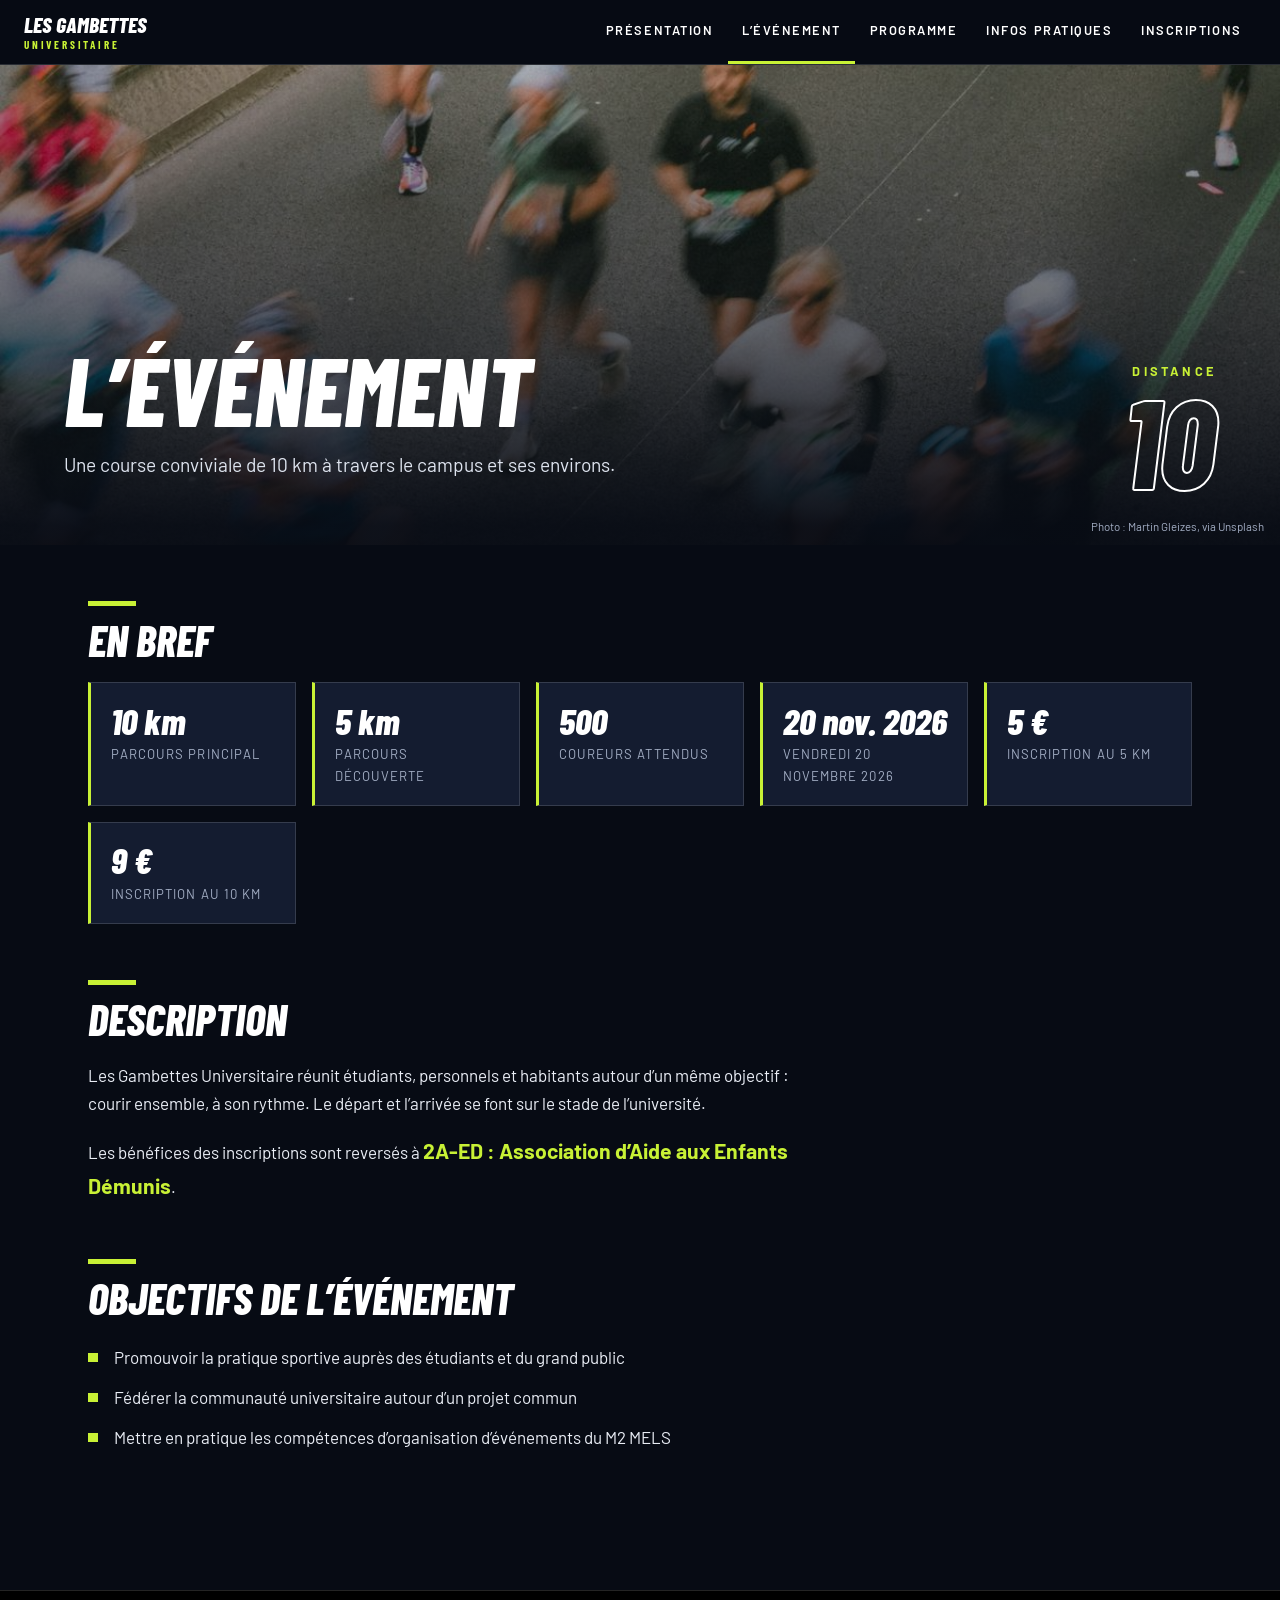
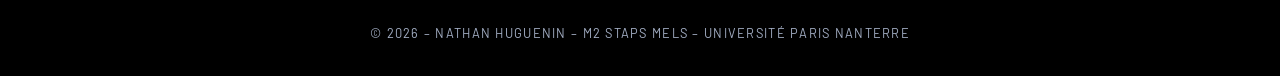
==== evenement.html @ 8e93e5b8 "Add files via upload" ====
<!DOCTYPE html>
<html lang="fr">
<head>
<meta charset="UTF-8">
<meta name="viewport" content="width=device-width, initial-scale=1">
<title>L’événement – Les Gambettes Universitaire</title>
<link rel="preconnect" href="https://fonts.googleapis.com">
<link rel="stylesheet" href="https://fonts.googleapis.com/css2?family=Barlow:wght@400;500;600&family=Barlow+Condensed:ital,wght@0,700;0,800;1,800&display=swap">
<link rel="stylesheet" href="style.css">
</head>
<body>
<nav class="nav" aria-label="Navigation principale"><a class="marque" href="index.html">Les Gambettes<span>Universitaire</span></a><ul>
<li><a href="index.html">Présentation</a></li>
<li><a href="evenement.html" aria-current="page">L’événement</a></li>
<li><a href="programme.html">Programme</a></li>
<li><a href="infos.html">Infos pratiques</a></li>
<li><a href="inscriptions.html">Inscriptions</a></li>
</ul></nav>
<header class="hero hero--evenement"><div class="hero-inner">
  <div>
    <h1>L’événement</h1>
    <p>Une course conviviale de 10&nbsp;km à travers le campus et ses environs.</p>
  </div>
  <div class="dossard" aria-hidden="true"><small>Distance</small><strong>10</strong></div>
</div>
  <p class="credit">Photo : Martin Gleizes, via Unsplash</p>
</header>
<main>
  <section>
    <h2>En bref</h2>
    <div class="chiffres">
      <div class="chiffre"><strong>10 km</strong><span>Parcours principal</span></div>
      <div class="chiffre"><strong>5 km</strong><span>Parcours découverte</span></div>
      <div class="chiffre"><strong>500</strong><span>Coureurs attendus</span></div>
      <div class="chiffre"><strong>20 nov. 2026</strong><span>Vendredi 20 novembre 2026</span></div>
      <div class="chiffre"><strong>5 €</strong><span>Inscription au 5 km</span></div>
      <div class="chiffre"><strong>9 €</strong><span>Inscription au 10 km</span></div>
    </div>
  </section>
  <section>
    <h2>Description</h2>
    <p>Les Gambettes Universitaire réunit étudiants, personnels et habitants autour d’un même objectif&nbsp;: courir ensemble, à son rythme. Le départ et l’arrivée se font sur le stade de l’université.</p>
    <p>Les bénéfices des inscriptions sont reversés à <strong class="don">2A-ED&nbsp;: Association d’Aide aux Enfants Démunis</strong>.</p>
  </section>
  <section>
    <h2>Objectifs de l’événement</h2>
    <ul class="liste">
      <li>Promouvoir la pratique sportive auprès des étudiants et du grand public</li>
      <li>Fédérer la communauté universitaire autour d’un projet commun</li>
      <li>Mettre en pratique les compétences d’organisation d’événements du M2 MELS</li>
    </ul>
  </section>
</main>
<footer>© 2026 – Nathan Huguenin – M2 STAPS MELS – Université Paris Nanterre</footer>
</body>
</html>
---- style.css ----
/* Les Gambettes Universitaire – direction artistique inspirée de l’UTMB :
   fond sombre, titres condensés en capitales italiques, grandes photos plein écran, accent « volt ». */
:root{
  --noir:#070B14; --nuit:#0E1526; --carte:#141C30; --trait:rgba(255,255,255,.14);
  --texte:#E9EDF5; --gris:#A3AEC4; --volt:#C8F135; --blanc:#FFFFFF;
  --titre:"Barlow Condensed","Arial Narrow",Arial,sans-serif;
  --corps:"Barlow","Helvetica Neue",Arial,sans-serif;
  color-scheme:dark;
}
*{box-sizing:border-box;margin:0;padding:0}
html{scroll-behavior:smooth}
body{font-family:var(--corps);font-size:1.0625rem;line-height:1.65;color:var(--texte);background:var(--noir)}
a{color:var(--volt)}
a:focus-visible,button:focus-visible,input:focus-visible,select:focus-visible{outline:3px solid var(--volt);outline-offset:3px}

/* Navigation */
.nav{position:sticky;top:0;z-index:20;display:flex;align-items:center;gap:2rem;flex-wrap:wrap;padding:0 1.5rem;
  background:rgba(7,11,20,.92);backdrop-filter:blur(8px);border-bottom:1px solid var(--trait)}
.marque{font-family:var(--titre);font-weight:800;font-style:italic;text-transform:uppercase;font-size:1.35rem;line-height:1;
  color:var(--blanc);text-decoration:none;padding:.85rem 0}
.marque span{display:block;margin-top:.2rem;font-style:normal;font-weight:700;font-size:.7rem;letter-spacing:.25em;color:var(--volt)}
.nav ul{list-style:none;display:flex;margin-left:auto;overflow-x:auto}
.nav li a{display:block;padding:1.25rem .9rem;color:var(--blanc);text-decoration:none;text-transform:uppercase;
  font-size:.8rem;font-weight:600;letter-spacing:.12em;white-space:nowrap;border-bottom:3px solid transparent}
.nav li a:hover{color:var(--volt)}
.nav li a[aria-current="page"]{border-bottom-color:var(--volt)}

/* En-tête plein écran avec photo */
.hero{position:relative;display:flex;align-items:flex-end;min-height:30rem;padding:5rem 1.5rem 3rem;color:var(--blanc);
  background:var(--nuit) center/cover no-repeat}
.hero::before{content:"";position:absolute;inset:0;
  background:linear-gradient(to top,rgba(7,11,20,.97) 4%,rgba(7,11,20,.6) 50%,rgba(7,11,20,.3))}
.hero--index{background-image:url(images/coureurs-photo.jpg)}
.hero--evenement{background-image:url(images/coureurs-vue-dessus.jpg);background-position:center 55%}
.hero--programme{background-image:url(images/arrivee-photo.jpg);background-position:center 35%}
.hero--infos{background-image:url(images/piste-athletisme.jpg)}
.hero--inscriptions{background-image:url(images/coureurs-ville.jpg);background-position:center 62%}
.hero-inner{position:relative;width:100%;max-width:72rem;margin:0 auto;display:flex;align-items:flex-end;justify-content:space-between;gap:2rem;flex-wrap:wrap}
.hero h1{font-family:var(--titre);font-weight:800;font-style:italic;text-transform:uppercase;
  font-size:clamp(2.8rem,8vw,6rem);line-height:.92;max-width:14ch}
.hero p{margin-top:1rem;max-width:36rem;font-size:1.2rem;color:#DDE3EE}
.hero .bouton{margin-top:1.25rem}
.dossard{text-align:right}
.dossard small{display:block;font-size:.8rem;font-weight:700;letter-spacing:.25em;text-transform:uppercase;color:var(--volt)}
.dossard strong{display:block;font-family:var(--titre);font-style:italic;font-weight:800;font-size:clamp(4.5rem,12vw,8rem);line-height:.9;
  color:transparent;-webkit-text-stroke:2px var(--blanc)}
.credit{position:absolute;right:1rem;bottom:.6rem;margin:0!important;font-size:.72rem!important;color:var(--gris)!important;z-index:1}

/* Contenu */
main{max-width:72rem;margin:0 auto;padding:3.5rem 1.5rem 5rem}
section{margin-bottom:3.5rem}
h2{font-family:var(--titre);font-weight:800;font-style:italic;text-transform:uppercase;font-size:clamp(1.9rem,4vw,2.7rem);line-height:1;margin-bottom:1.25rem;color:var(--blanc)}
h2::before{content:"";display:block;width:3rem;height:.3rem;margin-bottom:.8rem;background:var(--volt)}
h3{font-family:var(--titre);font-weight:700;text-transform:uppercase;letter-spacing:.03em;font-size:1.35rem;line-height:1.15;margin-bottom:.35rem;color:var(--blanc)}
p{max-width:46rem;margin-bottom:1rem}
p strong{color:var(--blanc)}
.grille{display:grid;grid-template-columns:repeat(auto-fit,minmax(16rem,1fr));gap:1.25rem}
.bloc{background:var(--carte);border:1px solid var(--trait);border-top:3px solid var(--volt);padding:1.4rem}
.bloc p{margin:0;color:var(--gris)}
.chiffres{display:grid;grid-template-columns:repeat(auto-fit,minmax(13rem,1fr));gap:1rem}
.chiffre{background:var(--carte);border:1px solid var(--trait);border-left:3px solid var(--volt);padding:1.1rem 1.25rem}
.chiffre strong{display:block;font-family:var(--titre);font-style:italic;font-weight:800;font-size:2.3rem;line-height:1.05;color:var(--blanc)}
.chiffre span{display:block;margin-top:.3rem;font-size:.82rem;text-transform:uppercase;letter-spacing:.08em;color:var(--gris)}
ul.liste{list-style:none;max-width:46rem;margin:0 0 1rem}
ul.liste li{position:relative;padding:.2rem 0 .2rem 1.6rem;margin-bottom:.35rem}
ul.liste li::before{content:"";position:absolute;left:0;top:.8rem;width:.6rem;height:.6rem;background:var(--volt)}
.don{font-size:1.25em;color:var(--volt)}

/* Programme : frise chronologique */
.deroule{list-style:none;border-left:3px solid var(--trait);margin-left:.5rem}
.deroule li{position:relative;padding:0 0 2rem 1.9rem}
.deroule li::before{content:"";position:absolute;left:-.8rem;top:.5rem;width:1.2rem;height:1.2rem;background:var(--volt);border:3px solid var(--noir)}
.deroule time{font-family:var(--titre);font-style:italic;font-weight:800;font-size:1.9rem;line-height:1.1;color:var(--volt)}
.deroule p{margin:0;color:var(--gris)}
.deroule .figure{margin:1rem 0 0}

/* Images */
.figure{margin:0 0 2rem;max-width:44rem}
.figure img{display:block;width:100%;height:auto;border:1px solid var(--trait)}
.figure figcaption{margin-top:.4rem;font-size:.85rem;color:var(--gris)}
.figure--medaille img{aspect-ratio:3/2;object-fit:cover;object-position:50% 45%}

/* Boutons */
.bouton{display:inline-flex;align-items:center;gap:.7rem;padding:1rem 1.8rem;border:0;border-radius:2px;cursor:pointer;
  font:inherit;font-weight:700;font-size:.95rem;text-transform:uppercase;letter-spacing:.08em;text-decoration:none;
  background:var(--volt);color:var(--noir)}
.bouton::after{content:"→";font-size:1.1em}
.bouton:hover{background:var(--blanc);color:var(--noir)}
.bouton--sec{background:transparent;color:var(--blanc);box-shadow:inset 0 0 0 2px var(--blanc)}
.bouton--sec:hover{background:var(--blanc);color:var(--noir)}
.boutons{display:flex;flex-wrap:wrap;gap:.75rem}

/* Formulaire */
.formulaire{max-width:36rem;padding:1.75rem;background:var(--carte);border:1px solid var(--trait);border-top:3px solid var(--volt)}
.formulaire .champ{margin-bottom:1.1rem}
.formulaire label,.formulaire legend{display:block;margin-bottom:.3rem;font-weight:600;color:var(--blanc)}
.formulaire input[type=text],.formulaire input[type=email],.formulaire input[type=date],.formulaire input[type=tel],.formulaire select{
  width:100%;padding:.7rem .8rem;font:inherit;color:var(--blanc);background:var(--noir);border:2px solid #2A3550;border-radius:2px}
.formulaire input:focus,.formulaire select:focus{border-color:var(--volt)}
.formulaire fieldset{border:0;margin-bottom:1.1rem}
.formulaire .choix label{display:flex;gap:.6rem;align-items:center;margin-bottom:.4rem;font-weight:400;color:var(--texte)}
.formulaire input[type=radio],.formulaire input[type=checkbox]{accent-color:var(--volt);width:1.1rem;height:1.1rem}

footer{padding:2rem 1.5rem;text-align:center;font-size:.8rem;text-transform:uppercase;letter-spacing:.1em;color:var(--gris);background:#000;border-top:1px solid var(--trait)}

@media (max-width:40rem){
  .nav{gap:0}.nav ul{margin-left:0;width:100%}
  .hero{min-height:26rem;padding:4rem 1.25rem 2.5rem}
  .dossard{text-align:left}
}
@media (prefers-reduced-motion:reduce){html{scroll-behavior:auto}}
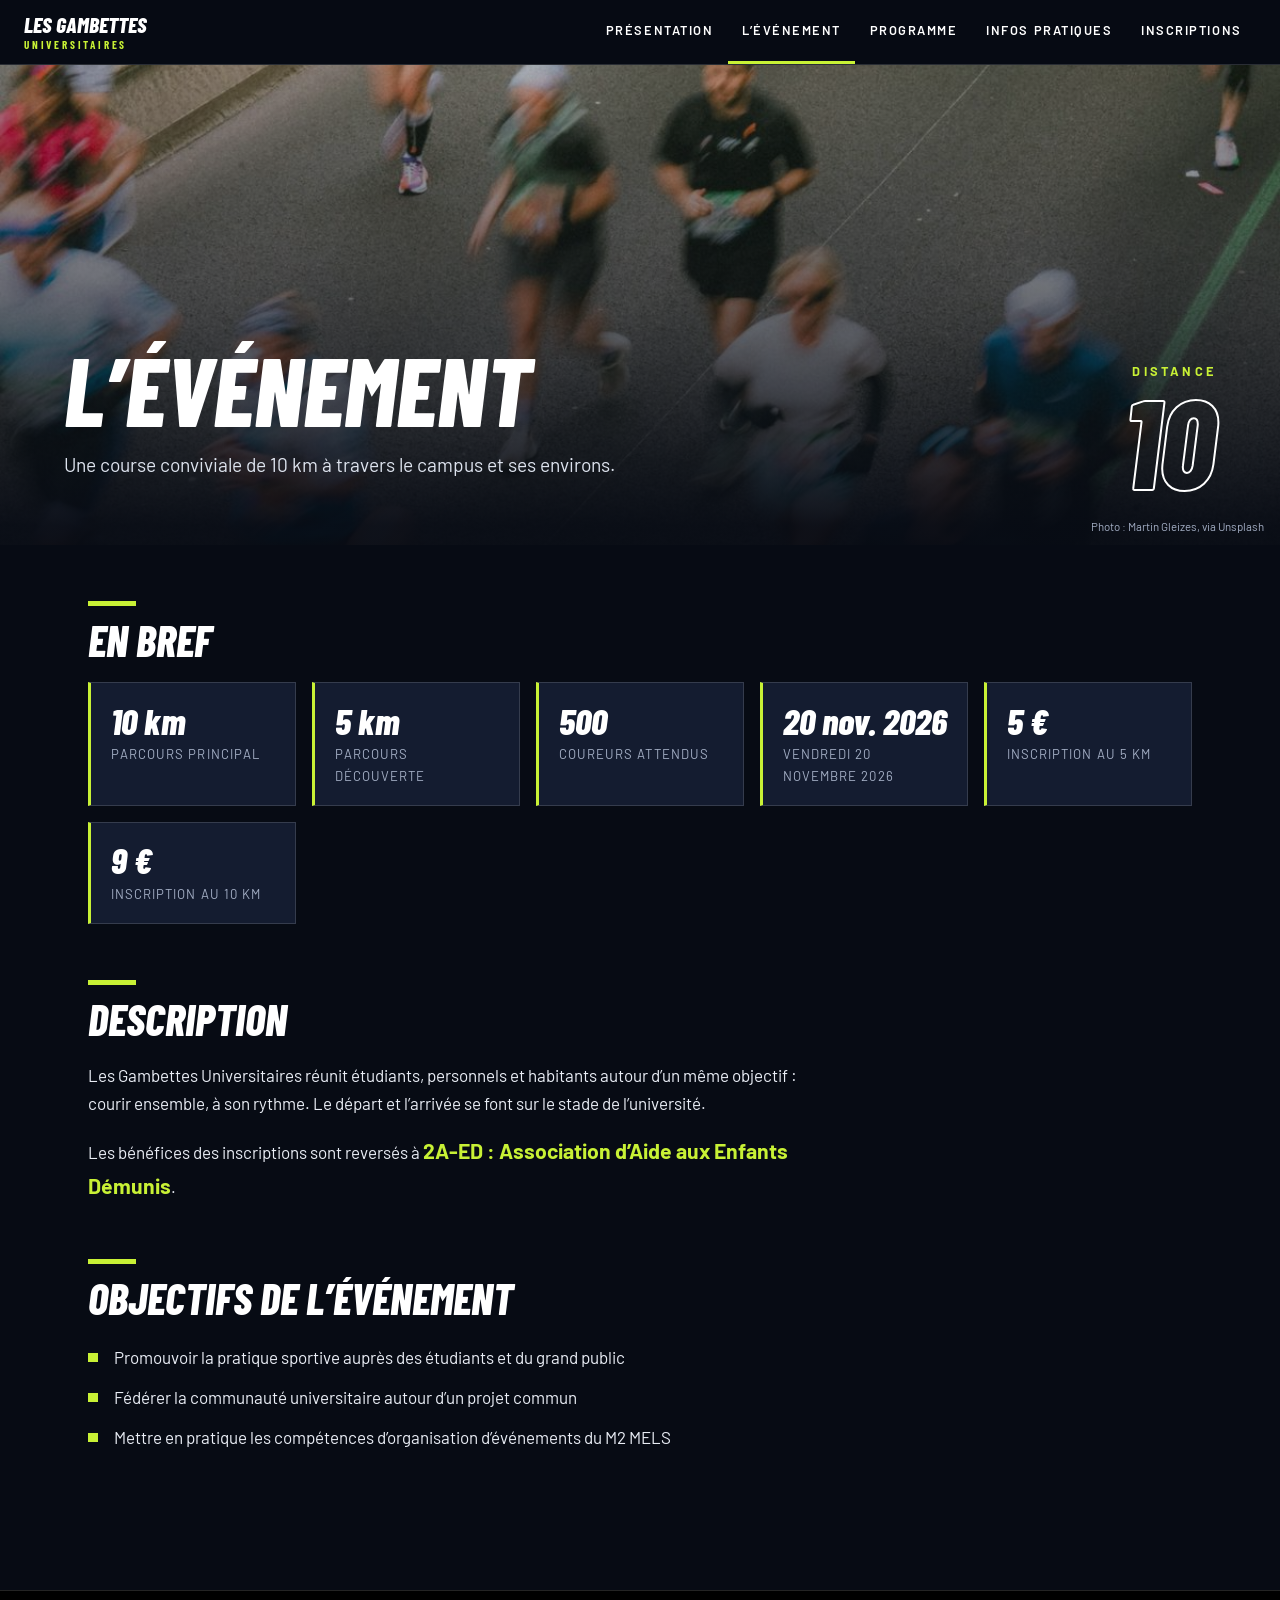
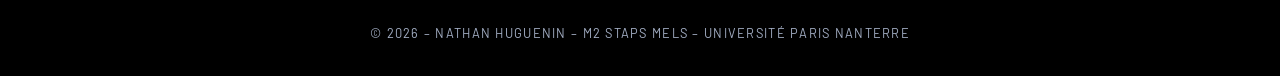
==== commit f2a34d9f: "Add files via upload" ====
--- a/evenement.html
+++ b/evenement.html
@@ -3,13 +3,13 @@
 <head>
 <meta charset="UTF-8">
 <meta name="viewport" content="width=device-width, initial-scale=1">
-<title>L’événement – Les Gambettes Universitaire</title>
+<title>L’événement – Les Gambettes Universitaires</title>
 <link rel="preconnect" href="https://fonts.googleapis.com">
 <link rel="stylesheet" href="https://fonts.googleapis.com/css2?family=Barlow:wght@400;500;600&family=Barlow+Condensed:ital,wght@0,700;0,800;1,800&display=swap">
 <link rel="stylesheet" href="style.css">
 </head>
 <body>
-<nav class="nav" aria-label="Navigation principale"><a class="marque" href="index.html">Les Gambettes<span>Universitaire</span></a><ul>
+<nav class="nav" aria-label="Navigation principale"><a class="marque" href="index.html">Les Gambettes<span>Universitaires</span></a><ul>
 <li><a href="index.html">Présentation</a></li>
 <li><a href="evenement.html" aria-current="page">L’événement</a></li>
 <li><a href="programme.html">Programme</a></li>
@@ -39,7 +39,7 @@
   </section>
   <section>
     <h2>Description</h2>
-    <p>Les Gambettes Universitaire réunit étudiants, personnels et habitants autour d’un même objectif&nbsp;: courir ensemble, à son rythme. Le départ et l’arrivée se font sur le stade de l’université.</p>
+    <p>Les Gambettes Universitaires réunit étudiants, personnels et habitants autour d’un même objectif&nbsp;: courir ensemble, à son rythme. Le départ et l’arrivée se font sur le stade de l’université.</p>
     <p>Les bénéfices des inscriptions sont reversés à <strong class="don">2A-ED&nbsp;: Association d’Aide aux Enfants Démunis</strong>.</p>
   </section>
   <section>
